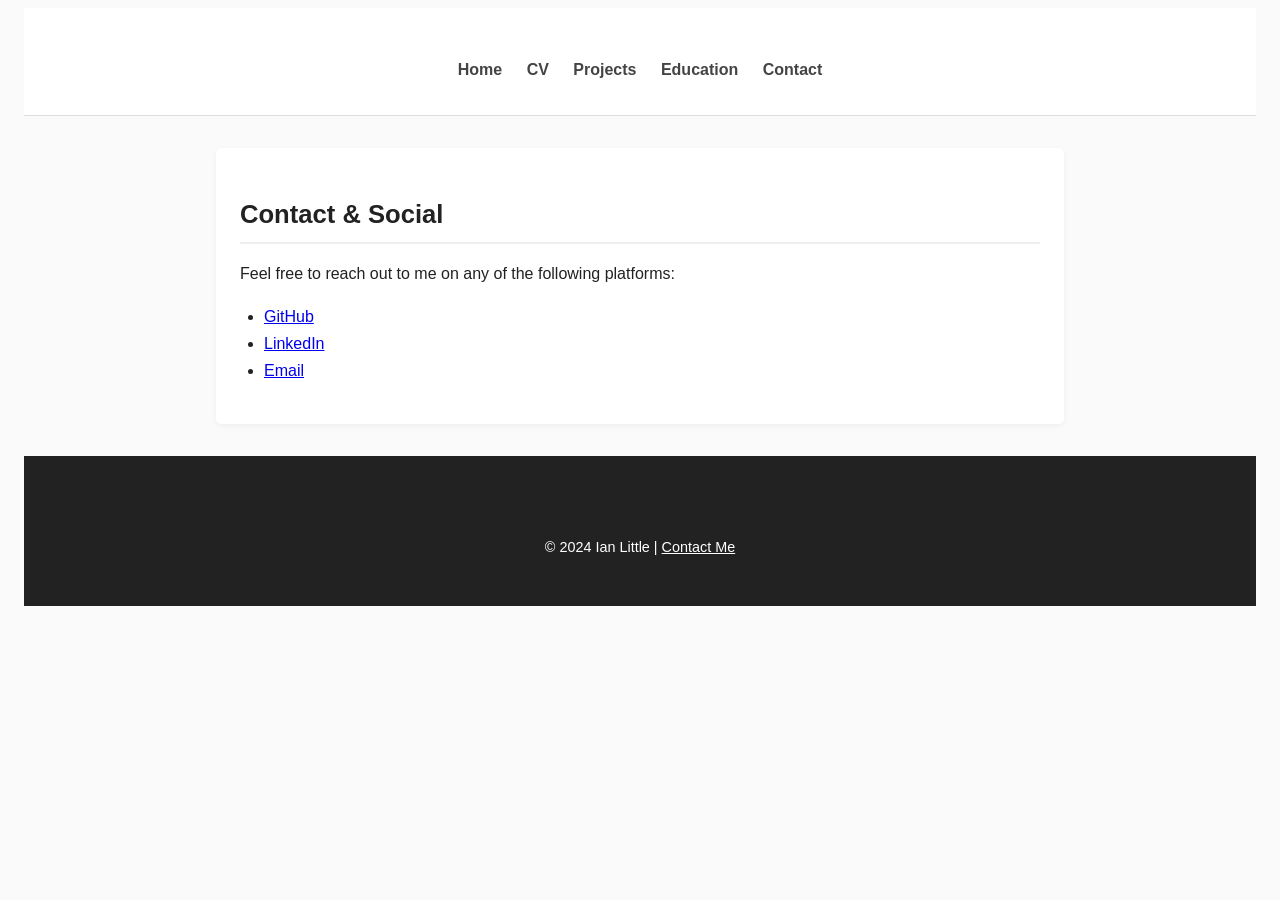
==== contact.html @ 92c795e4 "chanign small" ====
<!DOCTYPE html>
<html lang="en">
<head>
    <meta charset="UTF-8">
    <meta name="viewport" content="width=device-width, initial-scale=1.0">
    <title>Contact - Ian Little</title>
    <link rel="stylesheet" href="styles.css">
</head>
<body>
    <header></header> <!-- Placeholder for the header -->
   <section>
    <h1>Contact & Social</h1>
    <p>Feel free to reach out to me on any of the following platforms:</p>
    <ul>
        <li><a href="https://github.com/IanL1869" target="_blank">GitHub</a></li>
        <li><a href="https://linkedin.com/in/ian-little-831a391b6" target="_blank">LinkedIn</a></li>
        <li><a href="mailto:littleian18@gmail.com">Email</a></li>
    </ul>
</section>

    <footer></footer> <!-- Placeholder for the footer -->

    <script src="script.js"></script>
</body>
</html>
---- styles.css ----
Reset & base styles
* {
    box-sizing: border-box;
    margin: 0;
    padding: 0;
  }
  
  body {
    font-family: Arial, sans-serif;
    background-color: #fafafa;
    color: #222;
    line-height: 1.7;
    padding: 0 1rem;
  }
  
  header {
    background-color: #ffffff;
    padding: 2rem 0;
    text-align: center;
    border-bottom: 1px solid #ddd;
  }
  
  header h1 {
    font-size: 2rem;
    margin-bottom: 0.3rem;
  }
  
  header p {
    font-size: 1rem;
    color: #555;
  }
  
  .social-links {
    margin-top: 1rem;
  }
  
  .social-links a {
    margin: 0 10px;
    text-decoration: none;
    color: #444;
    font-weight: bold;
  }
  
  .social-links a:hover {
    color: #007acc;
  }

  .social-links a.active {
    position: relative;
    color: #007bff;
  }
  
  .social-links a.active::after {
    content: '';
    position: absolute;
    bottom: -5px;
    left: 0;
    width: 100%;
    height: 2px;
    background-color: #007bff;
  }
  
  section {
    max-width: 800px;
    margin: 2rem auto;
    background: #fff;
    padding: 1.5rem;
    border-radius: 6px;
    box-shadow: 0 2px 6px rgba(0,0,0,0.05);
  }
  
  h1 {
    font-size: 1.6rem;
    margin-bottom: 1rem;
    border-bottom: 2px solid #eee;
    padding-bottom: 0.3rem;
  }
  
  h2 {
    font-size: 1.3rem;
    margin-top: 1.5rem;
    margin-bottom: 0.5rem;
  }
  
  ul {
    padding-left: 1.5rem;
    margin-bottom: 1rem;
  }
  
  footer {
    text-align: center;
    padding: 1rem;
    background-color: #222;
    color: white;
    margin-top: 2rem;
    font-size: 0.9rem;
  }
  
  footer a {
    color: #aaa;
    text-decoration: underline;
  }
  
  /* Profile image styling */
  .profile-img {
    display: block;
    max-width: 150px;
    margin: 1rem auto;
    border-radius: 50%;
  }
  
  /* Mobile tweaks */
  @media (max-width: 600px) {
    header h1 {
      font-size: 1.5rem;
    }
  
    section {
      margin: 1rem 0.5rem;
      padding: 1rem;
    }
  }
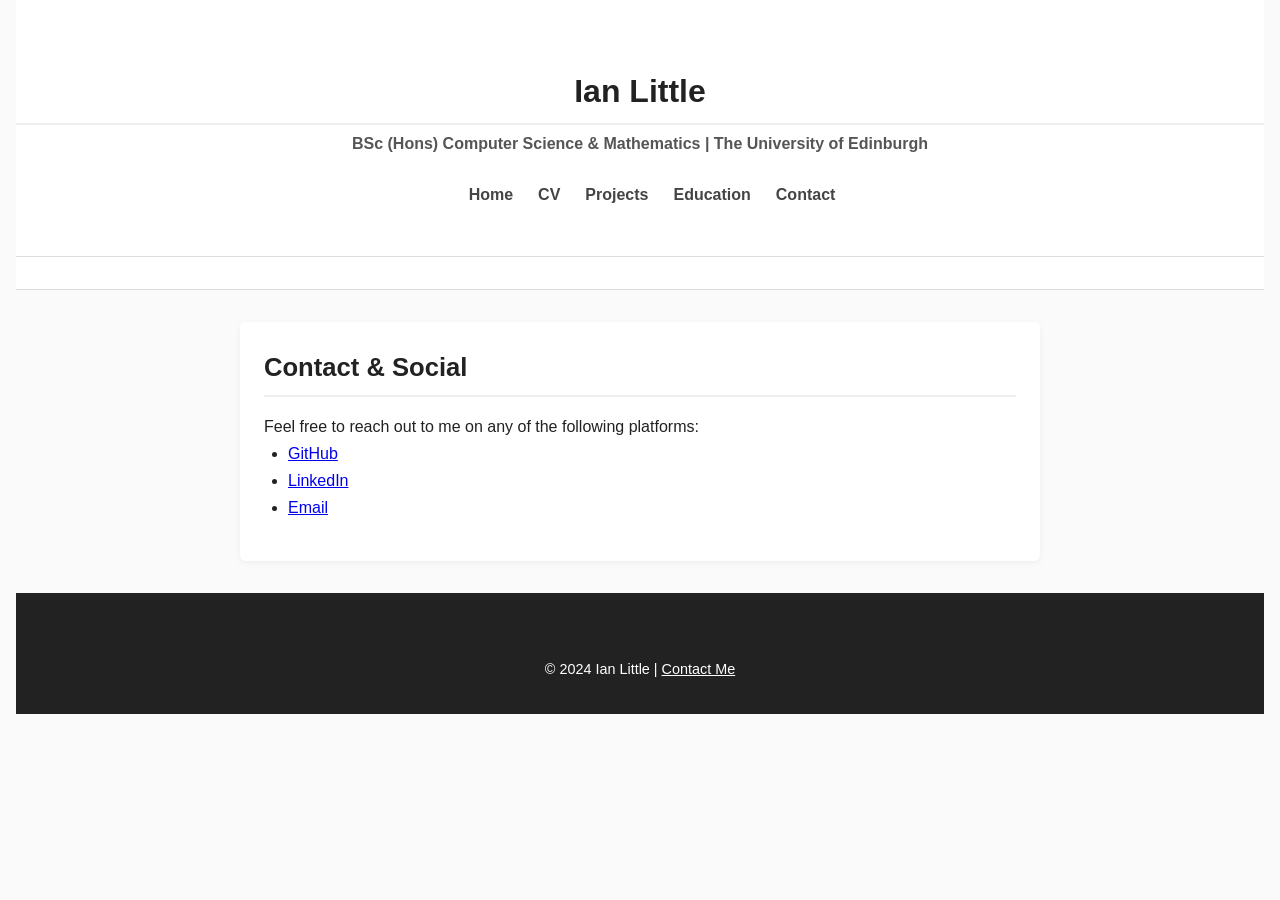
==== commit 58eac2d6: "chanign small" ====
--- a/contact.html
+++ b/contact.html
@@ -3,7 +3,7 @@
 <head>
     <meta charset="UTF-8">
     <meta name="viewport" content="width=device-width, initial-scale=1.0">
-    <title>Contact - Ian Little</title>
+    <title>Ian Little - Contact</title>
     <link rel="stylesheet" href="styles.css">
 </head>
 <body>
--- a/styles.css
+++ b/styles.css
@@ -1,56 +1,63 @@
-Reset & base styles
+/* Reset & base styles */
 * {
     box-sizing: border-box;
     margin: 0;
     padding: 0;
-  }
-  
-  body {
+}
+
+body {
     font-family: Arial, sans-serif;
     background-color: #fafafa;
     color: #222;
     line-height: 1.7;
     padding: 0 1rem;
-  }
-  
-  header {
+}
+
+header {
     background-color: #ffffff;
     padding: 2rem 0;
     text-align: center;
     border-bottom: 1px solid #ddd;
-  }
-  
-  header h1 {
+}
+
+header h1 {
     font-size: 2rem;
     margin-bottom: 0.3rem;
-  }
-  
-  header p {
+}
+
+header p {
     font-size: 1rem;
     color: #555;
-  }
-  
-  .social-links {
-    margin-top: 1rem;
-  }
-  
-  .social-links a {
-    margin: 0 10px;
+}
+
+/* Updated Navigation Styles */
+.nav-links {
+    list-style: none;
+    display: flex;
+    justify-content: center;
+    gap: 25px;
+    margin-top: 1.5rem;
+}
+
+.nav-links a {
     text-decoration: none;
     color: #444;
     font-weight: bold;
-  }
-  
-  .social-links a:hover {
+    padding: 5px 0;
+    position: relative;
+    transition: all 0.3s ease;
+}
+
+.nav-links a:hover {
     color: #007acc;
-  }
+    transform: translateY(-2px);
+}
 
-  .social-links a.active {
-    position: relative;
+.nav-links a.active {
     color: #007bff;
-  }
-  
-  .social-links a.active::after {
+}
+
+.nav-links a.active::after {
     content: '';
     position: absolute;
     bottom: -5px;
@@ -58,65 +65,81 @@
     width: 100%;
     height: 2px;
     background-color: #007bff;
-  }
-  
-  section {
+}
+
+.nav-links a:focus {
+    outline: 2px solid #007bff;
+    outline-offset: 3px;
+    border-radius: 3px;
+}
+
+section {
     max-width: 800px;
     margin: 2rem auto;
     background: #fff;
     padding: 1.5rem;
     border-radius: 6px;
     box-shadow: 0 2px 6px rgba(0,0,0,0.05);
-  }
-  
-  h1 {
+}
+
+h1 {
     font-size: 1.6rem;
     margin-bottom: 1rem;
     border-bottom: 2px solid #eee;
     padding-bottom: 0.3rem;
-  }
-  
-  h2 {
+}
+
+h2 {
     font-size: 1.3rem;
     margin-top: 1.5rem;
     margin-bottom: 0.5rem;
-  }
-  
-  ul {
+}
+
+ul {
     padding-left: 1.5rem;
     margin-bottom: 1rem;
-  }
-  
-  footer {
+}
+
+footer {
     text-align: center;
     padding: 1rem;
     background-color: #222;
     color: white;
     margin-top: 2rem;
     font-size: 0.9rem;
-  }
-  
-  footer a {
+}
+
+footer a {
     color: #aaa;
     text-decoration: underline;
-  }
-  
-  /* Profile image styling */
-  .profile-img {
-    display: block;
-    max-width: 150px;
-    margin: 1rem auto;
-    border-radius: 50%;
-  }
-  
-  /* Mobile tweaks */
-  @media (max-width: 600px) {
+}
+
+/* Mobile Responsiveness */
+@media (max-width: 600px) {
     header h1 {
-      font-size: 1.5rem;
+        font-size: 1.5rem;
     }
-  
+
+    .nav-links {
+        flex-direction: column;
+        align-items: center;
+        gap: 10px;
+    }
+
+    .nav-links a {
+        padding: 8px 15px;
+        background: #f0f0f0;
+        border-radius: 4px;
+        width: 80%;
+        text-align: center;
+    }
+
+    .nav-links a.active::after {
+        bottom: -2px;
+    }
+
     section {
-      margin: 1rem 0.5rem;
-      padding: 1rem;
+        margin: 1rem 0.5rem;
+        padding: 1rem;
     }
-  }+}
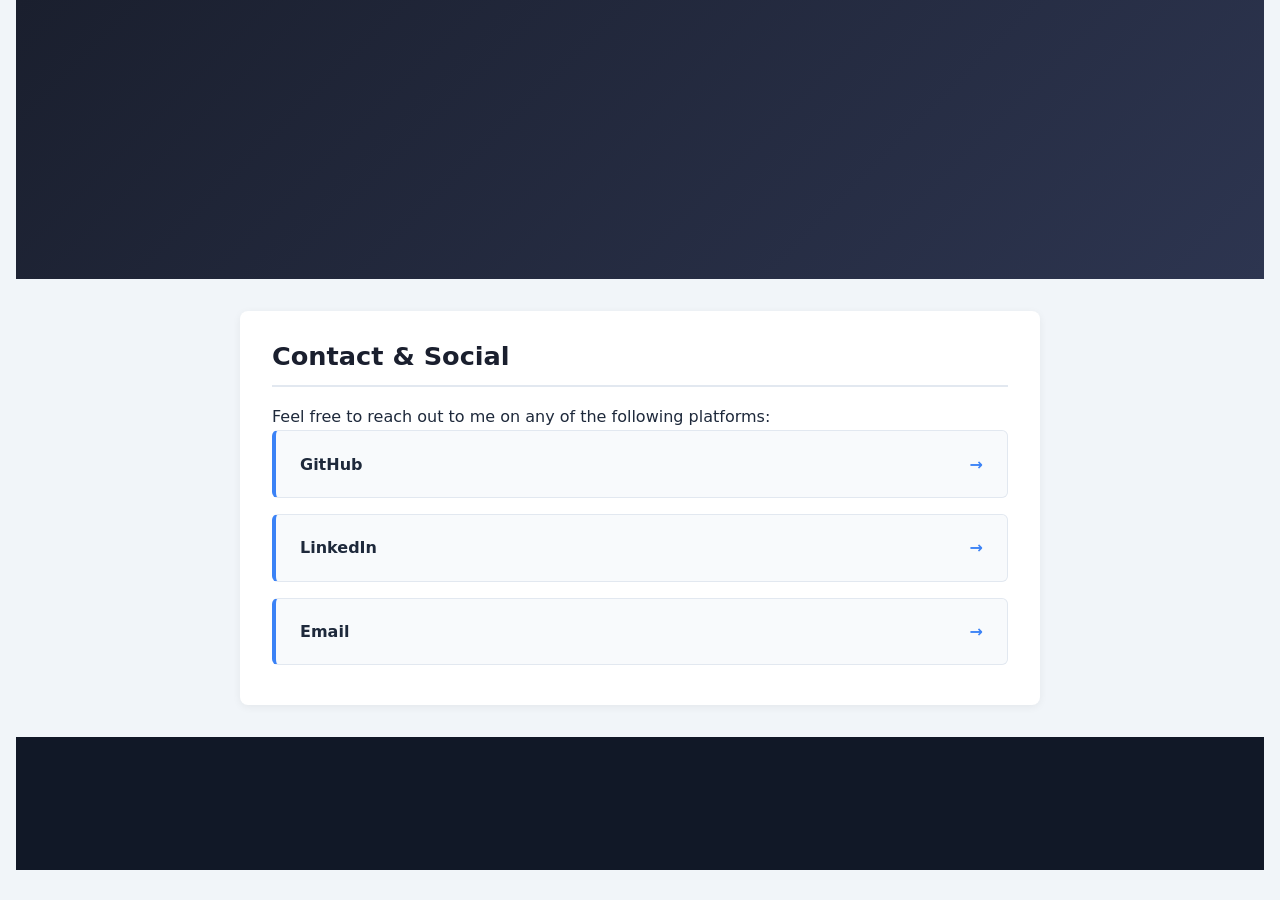
==== commit 1d1fa05b: "add dark mode toggle, entrance animations, favicon, and SEO meta tags Refactor all CSS colors to cus" ====
--- a/contact.html
+++ b/contact.html
@@ -4,7 +4,23 @@
     <meta charset="UTF-8">
     <meta name="viewport" content="width=device-width, initial-scale=1.0">
     <title>Ian Little - Contact</title>
+    <meta name="description" content="Get in touch with Ian Little via GitHub, LinkedIn, or email.">
+    <link rel="icon" href="/favicon.svg" type="image/svg+xml">
+    <meta property="og:type" content="website">
+    <meta property="og:site_name" content="Ian Little">
+    <meta property="og:url" content="https://ianlittle.com/contact.html">
+    <meta property="og:title" content="Ian Little - Contact">
+    <meta property="og:description" content="Get in touch with Ian Little via GitHub, LinkedIn, or email.">
+    <meta name="twitter:card" content="summary">
     <link rel="stylesheet" href="styles.css">
+    <script>
+      (function() {
+        var t = localStorage.getItem('theme');
+        if (t === 'dark' || (!t && window.matchMedia('(prefers-color-scheme: dark)').matches)) {
+          document.documentElement.setAttribute('data-theme', 'dark');
+        }
+      })();
+    </script>
 </head>
 <body>
     <header></header> <!-- Placeholder for the header -->
--- a/styles.css
+++ b/styles.css
@@ -1,3 +1,64 @@
+/* ===== Theme Variables ===== */
+:root {
+    --color-bg: #f1f5f9;
+    --color-text: #1e293b;
+    --color-heading: #1a1f2e;
+    --color-link: #2563eb;
+    --color-link-hover: #1d4ed8;
+    --color-header-gradient-start: #1a1f2e;
+    --color-header-gradient-end: #2d3550;
+    --color-header-text: #fff;
+    --color-header-subtitle: #a0aec0;
+    --color-nav-link: #e2e8f0;
+    --color-nav-active: #60a5fa;
+    --color-section-bg: #fff;
+    --color-section-shadow: rgba(0, 0, 0, 0.06);
+    --color-card-bg: #f8fafc;
+    --color-card-border: #e2e8f0;
+    --color-card-accent: #3b82f6;
+    --color-card-text: #475569;
+    --color-card-hover-bg: #eff6ff;
+    --color-tag-bg: #dbeafe;
+    --color-tag-text: #1e40af;
+    --color-footer-bg: #111827;
+    --color-footer-text: #9ca3af;
+    --color-footer-link: #6b7280;
+    --color-footer-link-hover: #9ca3af;
+    --color-footer-contact: #fff;
+    --color-profile-shadow: rgba(0, 0, 0, 0.1);
+    --color-nav-mobile-bg: rgba(255, 255, 255, 0.08);
+}
+
+[data-theme="dark"] {
+    --color-bg: #0f172a;
+    --color-text: #e2e8f0;
+    --color-heading: #f1f5f9;
+    --color-link: #60a5fa;
+    --color-link-hover: #93bbfd;
+    --color-header-gradient-start: #0b0f1a;
+    --color-header-gradient-end: #1a1f2e;
+    --color-header-text: #fff;
+    --color-header-subtitle: #94a3b8;
+    --color-nav-link: #cbd5e1;
+    --color-nav-active: #60a5fa;
+    --color-section-bg: #1e293b;
+    --color-section-shadow: rgba(0, 0, 0, 0.3);
+    --color-card-bg: #253348;
+    --color-card-border: #334155;
+    --color-card-accent: #3b82f6;
+    --color-card-text: #94a3b8;
+    --color-card-hover-bg: #1e3a5f;
+    --color-tag-bg: #1e3a5f;
+    --color-tag-text: #93c5fd;
+    --color-footer-bg: #020617;
+    --color-footer-text: #9ca3af;
+    --color-footer-link: #6b7280;
+    --color-footer-link-hover: #9ca3af;
+    --color-footer-contact: #e2e8f0;
+    --color-profile-shadow: rgba(0, 0, 0, 0.4);
+    --color-nav-mobile-bg: rgba(255, 255, 255, 0.06);
+}
+
 /* Reset & base styles */
 * {
     box-sizing: border-box;
@@ -6,31 +67,50 @@
 }
 
 body {
-    font-family: Arial, sans-serif;
-    background-color: #fafafa;
-    color: #222;
+    font-family: system-ui, -apple-system, BlinkMacSystemFont, 'Segoe UI', sans-serif;
+    background-color: var(--color-bg);
+    color: var(--color-text);
     line-height: 1.7;
     padding: 0 1rem;
+    transition: background-color 0.3s ease, color 0.3s ease;
+}
+
+/* General content links */
+a {
+    color: var(--color-link);
+    text-decoration: none;
+    transition: color 0.2s ease;
+}
+
+a:hover {
+    color: var(--color-link-hover);
+    text-decoration: underline;
+    text-underline-offset: 3px;
 }
 
 header {
-    background-color: #ffffff;
+    background: linear-gradient(135deg, var(--color-header-gradient-start) 0%, var(--color-header-gradient-end) 100%);
     padding: 2rem 0;
     text-align: center;
-    border-bottom: 1px solid #ddd;
+    border-bottom: none;
+    position: relative;
+    transition: background 0.3s ease;
 }
 
 header h1 {
-    font-size: 2rem;
+    font-size: 2.2rem;
+    font-weight: 700;
+    letter-spacing: -0.5px;
+    color: var(--color-header-text);
     margin-bottom: 0.3rem;
 }
 
 header p {
     font-size: 1rem;
-    color: #555;
-}
-
-/* Updated Navigation Styles */
+    color: var(--color-header-subtitle);
+}
+
+/* Navigation */
 .nav-links {
     list-style: none;
     display: flex;
@@ -41,20 +121,20 @@
 
 .nav-links a {
     text-decoration: none;
-    color: #444;
-    font-weight: bold;
+    color: var(--color-nav-link);
+    font-weight: 600;
     padding: 5px 0;
     position: relative;
-    transition: all 0.3s ease;
+    transition: all 0.2s ease;
 }
 
 .nav-links a:hover {
-    color: #007acc;
+    color: var(--color-nav-active);
     transform: translateY(-2px);
 }
 
 .nav-links a.active {
-    color: #007bff;
+    color: var(--color-nav-active);
 }
 
 .nav-links a.active::after {
@@ -64,60 +144,281 @@
     left: 0;
     width: 100%;
     height: 2px;
-    background-color: #007bff;
+    background-color: var(--color-nav-active);
 }
 
 .nav-links a:focus {
-    outline: 2px solid #007bff;
+    outline: 2px solid var(--color-nav-active);
     outline-offset: 3px;
     border-radius: 3px;
+}
+
+/* Dark mode toggle */
+#theme-toggle {
+    position: absolute;
+    top: 1.2rem;
+    right: 1.5rem;
+    background: rgba(255, 255, 255, 0.1);
+    border: 1px solid rgba(255, 255, 255, 0.2);
+    border-radius: 50%;
+    width: 40px;
+    height: 40px;
+    cursor: pointer;
+    display: flex;
+    align-items: center;
+    justify-content: center;
+    transition: background 0.2s ease, transform 0.2s ease;
+    padding: 0;
+}
+
+#theme-toggle:hover {
+    background: rgba(255, 255, 255, 0.2);
+    transform: scale(1.1);
+}
+
+#theme-toggle:focus-visible {
+    outline: 2px solid var(--color-nav-active);
+    outline-offset: 3px;
+}
+
+.theme-icon::before {
+    content: '\1F319';
+    font-size: 1.1rem;
+}
+
+[data-theme="dark"] .theme-icon::before {
+    content: '\2600\FE0F';
+}
+
+/* Profile photo */
+.profile-img {
+    display: block;
+    max-width: 280px;
+    width: 100%;
+    margin: 1.5rem auto 0;
+    border-radius: 8px;
+    box-shadow: 0 4px 12px var(--color-profile-shadow);
 }
 
 section {
     max-width: 800px;
     margin: 2rem auto;
-    background: #fff;
-    padding: 1.5rem;
-    border-radius: 6px;
-    box-shadow: 0 2px 6px rgba(0,0,0,0.05);
+    background: var(--color-section-bg);
+    padding: 1.5rem 2rem;
+    border-radius: 8px;
+    box-shadow: 0 2px 8px var(--color-section-shadow);
+    transition: background-color 0.3s ease, box-shadow 0.3s ease;
 }
 
 h1 {
     font-size: 1.6rem;
+    font-weight: 700;
+    color: var(--color-heading);
     margin-bottom: 1rem;
-    border-bottom: 2px solid #eee;
-    padding-bottom: 0.3rem;
+    border-bottom: 2px solid var(--color-card-border);
+    padding-bottom: 0.4rem;
 }
 
 h2 {
-    font-size: 1.3rem;
+    font-size: 1.2rem;
+    font-weight: 700;
+    color: var(--color-heading);
     margin-top: 1.5rem;
     margin-bottom: 0.5rem;
 }
 
-ul {
-    padding-left: 1.5rem;
+hr {
+    border: none;
+    border-top: 1px solid var(--color-card-border);
+    margin: 1.5rem 0;
+}
+
+/* Card-style list entries */
+section ul {
+    list-style: none;
+    padding: 0;
     margin-bottom: 1rem;
+}
+
+section > ul > li {
+    background: var(--color-card-bg);
+    border: 1px solid var(--color-card-border);
+    border-left: 4px solid var(--color-card-accent);
+    border-radius: 6px;
+    padding: 1.2rem 1.5rem;
+    margin-bottom: 1rem;
+    transition: background-color 0.3s ease, border-color 0.3s ease;
+}
+
+section > ul > li > p {
+    margin-top: 0.4rem;
+    color: var(--color-card-text);
+    font-size: 0.95rem;
+}
+
+/* Accordion disclosure widget */
+details {
+    margin-top: 0.8rem;
+}
+
+summary {
+    cursor: pointer;
+    color: var(--color-link);
+    font-size: 0.9rem;
+    font-weight: 600;
+    list-style: none;
+    user-select: none;
+    display: inline-flex;
+    align-items: center;
+    gap: 5px;
+}
+
+summary::-webkit-details-marker { display: none; }
+
+summary::before {
+    content: '\25B6';
+    font-size: 0.7rem;
+    transition: transform 0.2s ease;
+}
+
+details[open] summary::before {
+    transform: rotate(90deg);
+}
+
+details[open] summary {
+    margin-bottom: 0.6rem;
+}
+
+/* Course tag pills */
+.tag-list {
+    display: flex;
+    flex-wrap: wrap;
+    gap: 6px;
+    margin-top: 0.5rem;
+    list-style: none;
+    padding: 0;
+}
+
+.tag-list li {
+    background: var(--color-tag-bg);
+    color: var(--color-tag-text);
+    border-radius: 20px;
+    padding: 3px 10px;
+    font-size: 0.82rem;
+    font-weight: 500;
+    transition: background-color 0.3s ease, color 0.3s ease;
+}
+
+/* Extracurricular activity sub-lists */
+.activity-list {
+    list-style: disc;
+    padding-left: 1.2rem;
+    margin-top: 0.3rem;
+}
+
+.activity-list li {
+    font-size: 0.95rem;
+    color: var(--color-card-text);
+    margin-bottom: 0.15rem;
+}
+
+/* Contact-style cards: li contains only a link */
+section ul li:has(> a:only-child) {
+    transition: background 0.2s ease, border-left-color 0.2s ease;
+    cursor: pointer;
+}
+
+section ul li:has(> a:only-child):hover {
+    background: var(--color-card-hover-bg);
+    border-left-color: var(--color-link-hover);
+}
+
+section ul li > a:only-child {
+    display: flex;
+    align-items: center;
+    justify-content: space-between;
+    font-weight: 600;
+    font-size: 1rem;
+    color: var(--color-text);
+    text-decoration: none;
+}
+
+section ul li > a:only-child::after {
+    content: '\2192';
+    color: var(--color-card-accent);
+    transition: transform 0.2s ease;
+    flex-shrink: 0;
+}
+
+section ul li > a:only-child:hover {
+    color: var(--color-text);
+    text-decoration: none;
+}
+
+section ul li > a:only-child:hover::after {
+    transform: translateX(4px);
 }
 
 footer {
     text-align: center;
-    padding: 1rem;
-    background-color: #222;
-    color: white;
+    padding: 1.2rem;
+    background-color: var(--color-footer-bg);
+    color: var(--color-footer-text);
     margin-top: 2rem;
     font-size: 0.9rem;
+    transition: background-color 0.3s ease, color 0.3s ease;
 }
 
 footer a {
-    color: #aaa;
+    color: var(--color-footer-link);
     text-decoration: underline;
+}
+
+footer a:hover {
+    color: var(--color-footer-link-hover);
+}
+
+footer .footer-contact-link {
+    color: var(--color-footer-contact);
+}
+
+/* Entrance Animations */
+@keyframes fadeInUp {
+    from {
+        opacity: 0;
+        transform: translateY(20px);
+    }
+    to {
+        opacity: 1;
+        transform: translateY(0);
+    }
+}
+
+section {
+    animation: fadeInUp 0.6s ease-out both;
+}
+
+header {
+    opacity: 0;
+}
+
+header.loaded {
+    animation: fadeInUp 0.5s ease-out both;
+}
+
+footer {
+    opacity: 0;
+}
+
+footer.loaded {
+    animation: fadeInUp 0.5s ease-out both;
+    animation-delay: 0.15s;
 }
 
 /* Mobile Responsiveness */
 @media (max-width: 600px) {
     header h1 {
-        font-size: 1.5rem;
+        font-size: 1.6rem;
     }
 
     .nav-links {
@@ -128,7 +429,7 @@
 
     .nav-links a {
         padding: 8px 15px;
-        background: #f0f0f0;
+        background: var(--color-nav-mobile-bg);
         border-radius: 4px;
         width: 80%;
         text-align: center;
@@ -142,4 +443,22 @@
         margin: 1rem 0.5rem;
         padding: 1rem;
     }
-}+
+    #theme-toggle {
+        top: 0.8rem;
+        right: 0.8rem;
+        width: 36px;
+        height: 36px;
+    }
+}
+
+/* Accessibility: respect reduced motion preference */
+@media (prefers-reduced-motion: reduce) {
+    *,
+    *::before,
+    *::after {
+        animation-duration: 0.01ms !important;
+        animation-iteration-count: 1 !important;
+        transition-duration: 0.01ms !important;
+    }
+}
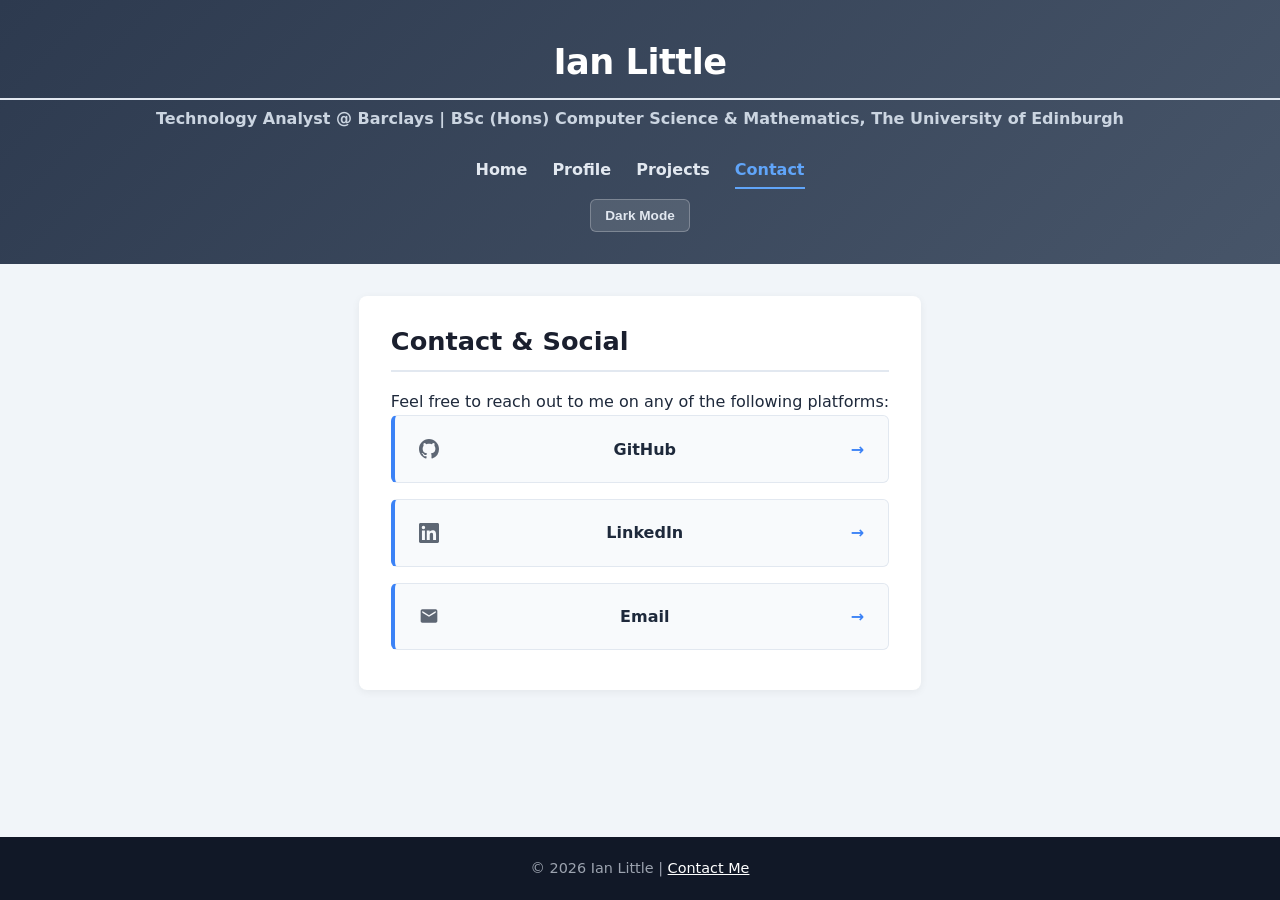
==== commit 9cad5ed9: "add hamburger nav, hero layout, and contact icons - Add collapsible hamburger menu for mobile nav (r" ====
--- a/contact.html
+++ b/contact.html
@@ -28,9 +28,9 @@
     <h1>Contact & Social</h1>
     <p>Feel free to reach out to me on any of the following platforms:</p>
     <ul>
-        <li><a href="https://github.com/IanL1869" target="_blank">GitHub</a></li>
-        <li><a href="https://linkedin.com/in/ian-little-831a391b6" target="_blank">LinkedIn</a></li>
-        <li><a href="mailto:littleian18@gmail.com">Email</a></li>
+        <li><a href="https://github.com/IanL1869" target="_blank"><svg width="20" height="20" viewBox="0 0 24 24" fill="currentColor" aria-hidden="true"><path d="M12 0C5.37 0 0 5.37 0 12c0 5.31 3.435 9.795 8.205 11.385.6.105.825-.255.825-.57 0-.285-.015-1.23-.015-2.235-3.015.555-3.795-.735-4.035-1.41-.135-.345-.72-1.41-1.23-1.695-.42-.225-1.02-.78-.015-.795.945-.015 1.62.87 1.845 1.23 1.08 1.815 2.805 1.305 3.495.99.105-.78.42-1.305.765-1.605-2.67-.3-5.46-1.335-5.46-5.925 0-1.305.465-2.385 1.23-3.225-.12-.3-.54-1.53.12-3.18 0 0 1.005-.315 3.3 1.23.96-.27 1.98-.405 3-.405s2.04.135 3 .405c2.295-1.56 3.3-1.23 3.3-1.23.66 1.65.24 2.88.12 3.18.765.84 1.23 1.905 1.23 3.225 0 4.605-2.805 5.625-5.475 5.925.435.375.81 1.095.81 2.22 0 1.605-.015 2.895-.015 3.3 0 .315.225.69.825.57A12.02 12.02 0 0024 12c0-6.63-5.37-12-12-12z"/></svg> GitHub</a></li>
+        <li><a href="https://linkedin.com/in/ian-little-831a391b6" target="_blank"><svg width="20" height="20" viewBox="0 0 24 24" fill="currentColor" aria-hidden="true"><path d="M20.447 20.452h-3.554v-5.569c0-1.328-.027-3.037-1.852-3.037-1.853 0-2.136 1.445-2.136 2.939v5.667H9.351V9h3.414v1.561h.046c.477-.9 1.637-1.85 3.37-1.85 3.601 0 4.267 2.37 4.267 5.455v6.286zM5.337 7.433a2.062 2.062 0 01-2.063-2.065 2.064 2.064 0 112.063 2.065zm1.782 13.019H3.555V9h3.564v11.452zM22.225 0H1.771C.792 0 0 .774 0 1.729v20.542C0 23.227.792 24 1.771 24h20.451C23.2 24 24 23.227 24 22.271V1.729C24 .774 23.2 0 22.222 0h.003z"/></svg> LinkedIn</a></li>
+        <li><a href="mailto:littleian18@gmail.com"><svg width="20" height="20" viewBox="0 0 24 24" fill="currentColor" aria-hidden="true"><path d="M20 4H4c-1.1 0-2 .9-2 2v12c0 1.1.9 2 2 2h16c1.1 0 2-.9 2-2V6c0-1.1-.9-2-2-2zm0 4l-8 5-8-5V6l8 5 8-5v2z"/></svg> Email</a></li>
     </ul>
 </section>
 
--- a/styles.css
+++ b/styles.css
@@ -5,10 +5,10 @@
     --color-heading: #1a1f2e;
     --color-link: #2563eb;
     --color-link-hover: #1d4ed8;
-    --color-header-gradient-start: #1a1f2e;
-    --color-header-gradient-end: #2d3550;
+    --color-header-gradient-start: #2d3a4f;
+    --color-header-gradient-end: #475569;
     --color-header-text: #fff;
-    --color-header-subtitle: #a0aec0;
+    --color-header-subtitle: #cbd5e1;
     --color-nav-link: #e2e8f0;
     --color-nav-active: #60a5fa;
     --color-section-bg: #fff;
@@ -32,7 +32,7 @@
 [data-theme="dark"] {
     --color-bg: #0f172a;
     --color-text: #e2e8f0;
-    --color-heading: #f1f5f9;
+    --color-heading: #ffffff;
     --color-link: #60a5fa;
     --color-link-hover: #93bbfd;
     --color-header-gradient-start: #0b0f1a;
@@ -71,7 +71,11 @@
     background-color: var(--color-bg);
     color: var(--color-text);
     line-height: 1.7;
-    padding: 0 1rem;
+    padding: 0;
+    margin: 0;
+    min-height: 100vh;
+    display: flex;
+    flex-direction: column;
     transition: background-color 0.3s ease, color 0.3s ease;
 }
 
@@ -93,7 +97,6 @@
     padding: 2rem 0;
     text-align: center;
     border-bottom: none;
-    position: relative;
     transition: background 0.3s ease;
 }
 
@@ -153,27 +156,57 @@
     border-radius: 3px;
 }
 
+/* Hamburger menu button (mobile only) */
+#nav-toggle {
+    display: none;
+    background: none;
+    border: none;
+    cursor: pointer;
+    padding: 8px;
+    margin: 1rem auto 0;
+    flex-direction: column;
+    gap: 5px;
+    align-items: center;
+}
+
+#nav-toggle span {
+    display: block;
+    width: 24px;
+    height: 2px;
+    background: var(--color-nav-link);
+    border-radius: 2px;
+    transition: transform 0.3s ease, opacity 0.3s ease;
+}
+
+#nav-toggle.open span:nth-child(1) {
+    transform: translateY(7px) rotate(45deg);
+}
+
+#nav-toggle.open span:nth-child(2) {
+    opacity: 0;
+}
+
+#nav-toggle.open span:nth-child(3) {
+    transform: translateY(-7px) rotate(-45deg);
+}
+
 /* Dark mode toggle */
 #theme-toggle {
-    position: absolute;
-    top: 1.2rem;
-    right: 1.5rem;
-    background: rgba(255, 255, 255, 0.1);
-    border: 1px solid rgba(255, 255, 255, 0.2);
-    border-radius: 50%;
-    width: 40px;
-    height: 40px;
+    background: rgba(255, 255, 255, 0.12);
+    border: 1px solid rgba(255, 255, 255, 0.25);
+    border-radius: 6px;
+    color: var(--color-nav-link);
+    font-size: 0.85rem;
+    font-weight: 600;
     cursor: pointer;
-    display: flex;
-    align-items: center;
-    justify-content: center;
-    transition: background 0.2s ease, transform 0.2s ease;
-    padding: 0;
+    padding: 8px 14px;
+    margin-top: 1rem;
+    transition: background 0.2s ease, color 0.2s ease;
 }
 
 #theme-toggle:hover {
-    background: rgba(255, 255, 255, 0.2);
-    transform: scale(1.1);
+    background: rgba(255, 255, 255, 0.25);
+    color: #fff;
 }
 
 #theme-toggle:focus-visible {
@@ -181,21 +214,23 @@
     outline-offset: 3px;
 }
 
-.theme-icon::before {
-    content: '\1F319';
-    font-size: 1.1rem;
-}
-
-[data-theme="dark"] .theme-icon::before {
-    content: '\2600\FE0F';
+/* Hero layout */
+.hero {
+    display: flex;
+    align-items: center;
+    gap: 2rem;
+    margin-top: 0.5rem;
+}
+
+.hero-text {
+    flex: 1;
 }
 
 /* Profile photo */
 .profile-img {
     display: block;
-    max-width: 280px;
-    width: 100%;
-    margin: 1.5rem auto 0;
+    width: 240px;
+    flex-shrink: 0;
     border-radius: 8px;
     box-shadow: 0 4px 12px var(--color-profile-shadow);
 }
@@ -203,8 +238,8 @@
 section {
     max-width: 800px;
     margin: 2rem auto;
+    padding: 1.5rem 2rem;
     background: var(--color-section-bg);
-    padding: 1.5rem 2rem;
     border-radius: 8px;
     box-shadow: 0 2px 8px var(--color-section-shadow);
     transition: background-color 0.3s ease, box-shadow 0.3s ease;
@@ -254,6 +289,12 @@
     margin-top: 0.4rem;
     color: var(--color-card-text);
     font-size: 0.95rem;
+}
+
+/* Degree classification highlight */
+.degree-classification {
+    color: var(--color-card-accent);
+    font-size: 1rem;
 }
 
 /* Accordion disclosure widget */
@@ -341,6 +382,12 @@
     font-size: 1rem;
     color: var(--color-text);
     text-decoration: none;
+    gap: 10px;
+}
+
+section ul li > a:only-child svg {
+    flex-shrink: 0;
+    opacity: 0.7;
 }
 
 section ul li > a:only-child::after {
@@ -364,7 +411,7 @@
     padding: 1.2rem;
     background-color: var(--color-footer-bg);
     color: var(--color-footer-text);
-    margin-top: 2rem;
+    margin-top: auto;
     font-size: 0.9rem;
     transition: background-color 0.3s ease, color 0.3s ease;
 }
@@ -421,10 +468,23 @@
         font-size: 1.6rem;
     }
 
+    #nav-toggle {
+        display: flex;
+    }
+
     .nav-links {
         flex-direction: column;
         align-items: center;
-        gap: 10px;
+        gap: 6px;
+        max-height: 0;
+        overflow: hidden;
+        transition: max-height 0.3s ease, margin 0.3s ease;
+        margin-top: 0;
+    }
+
+    .nav-links.open {
+        max-height: 300px;
+        margin-top: 0.8rem;
     }
 
     .nav-links a {
@@ -444,11 +504,12 @@
         padding: 1rem;
     }
 
-    #theme-toggle {
-        top: 0.8rem;
-        right: 0.8rem;
-        width: 36px;
-        height: 36px;
+    .hero {
+        flex-direction: column;
+    }
+
+    .profile-img {
+        width: 200px;
     }
 }
 
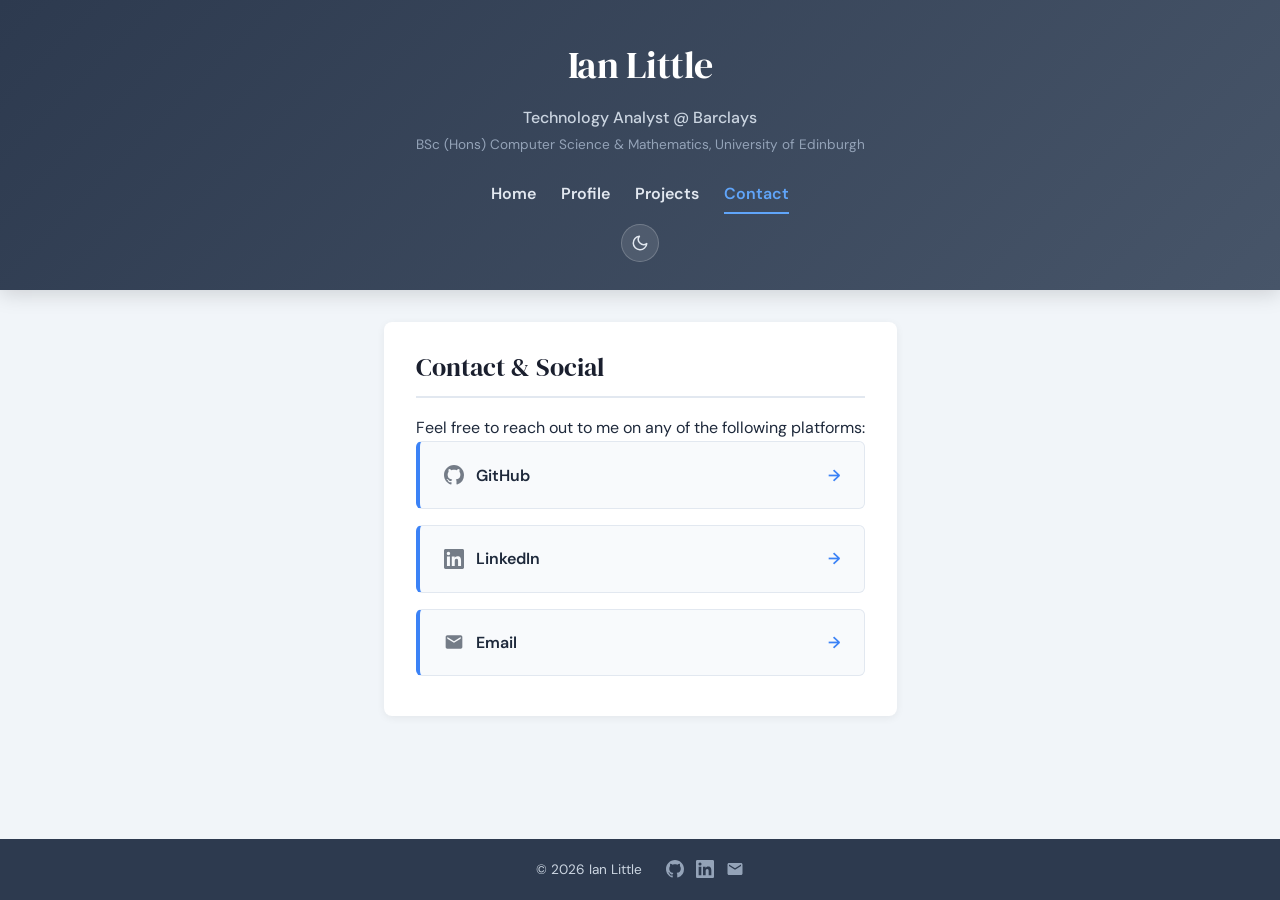
==== commit 0df7e0ec: "design polish: typography, animations, and UI refinements - Add DM Serif Display + DM Sans Google Fo" ====
--- a/contact.html
+++ b/contact.html
@@ -12,6 +12,9 @@
     <meta property="og:title" content="Ian Little - Contact">
     <meta property="og:description" content="Get in touch with Ian Little via GitHub, LinkedIn, or email.">
     <meta name="twitter:card" content="summary">
+    <link rel="preconnect" href="https://fonts.googleapis.com">
+    <link rel="preconnect" href="https://fonts.gstatic.com" crossorigin>
+    <link href="https://fonts.googleapis.com/css2?family=DM+Sans:wght@400;500;600;700&family=DM+Serif+Display&display=swap" rel="stylesheet">
     <link rel="stylesheet" href="styles.css">
     <script>
       (function() {
--- a/styles.css
+++ b/styles.css
@@ -9,6 +9,7 @@
     --color-header-gradient-end: #475569;
     --color-header-text: #fff;
     --color-header-subtitle: #cbd5e1;
+    --color-header-edu: #94a3b8;
     --color-nav-link: #e2e8f0;
     --color-nav-active: #60a5fa;
     --color-section-bg: #fff;
@@ -18,13 +19,13 @@
     --color-card-accent: #3b82f6;
     --color-card-text: #475569;
     --color-card-hover-bg: #eff6ff;
+    --color-card-hover-shadow: rgba(59, 130, 246, 0.08);
     --color-tag-bg: #dbeafe;
     --color-tag-text: #1e40af;
-    --color-footer-bg: #111827;
-    --color-footer-text: #9ca3af;
-    --color-footer-link: #6b7280;
-    --color-footer-link-hover: #9ca3af;
-    --color-footer-contact: #fff;
+    --color-footer-bg: #2d3a4f;
+    --color-footer-text: #cbd5e1;
+    --color-footer-link: #94a3b8;
+    --color-footer-link-hover: #e2e8f0;
     --color-profile-shadow: rgba(0, 0, 0, 0.1);
     --color-nav-mobile-bg: rgba(255, 255, 255, 0.08);
 }
@@ -39,6 +40,7 @@
     --color-header-gradient-end: #1a1f2e;
     --color-header-text: #fff;
     --color-header-subtitle: #94a3b8;
+    --color-header-edu: #64748b;
     --color-nav-link: #cbd5e1;
     --color-nav-active: #60a5fa;
     --color-section-bg: #1e293b;
@@ -48,13 +50,13 @@
     --color-card-accent: #3b82f6;
     --color-card-text: #94a3b8;
     --color-card-hover-bg: #1e3a5f;
+    --color-card-hover-shadow: rgba(59, 130, 246, 0.12);
     --color-tag-bg: #1e3a5f;
     --color-tag-text: #93c5fd;
-    --color-footer-bg: #020617;
-    --color-footer-text: #9ca3af;
-    --color-footer-link: #6b7280;
-    --color-footer-link-hover: #9ca3af;
-    --color-footer-contact: #e2e8f0;
+    --color-footer-bg: #0b0f1a;
+    --color-footer-text: #94a3b8;
+    --color-footer-link: #64748b;
+    --color-footer-link-hover: #cbd5e1;
     --color-profile-shadow: rgba(0, 0, 0, 0.4);
     --color-nav-mobile-bg: rgba(255, 255, 255, 0.06);
 }
@@ -67,7 +69,7 @@
 }
 
 body {
-    font-family: system-ui, -apple-system, BlinkMacSystemFont, 'Segoe UI', sans-serif;
+    font-family: 'DM Sans', system-ui, -apple-system, BlinkMacSystemFont, 'Segoe UI', sans-serif;
     background-color: var(--color-bg);
     color: var(--color-text);
     line-height: 1.7;
@@ -92,25 +94,41 @@
     text-underline-offset: 3px;
 }
 
+/* ===== Header ===== */
 header {
     background: linear-gradient(135deg, var(--color-header-gradient-start) 0%, var(--color-header-gradient-end) 100%);
-    padding: 2rem 0;
+    padding: 2rem 0 1.8rem;
     text-align: center;
     border-bottom: none;
     transition: background 0.3s ease;
+    box-shadow: 0 4px 20px rgba(0, 0, 0, 0.15);
+    position: relative;
 }
 
 header h1 {
-    font-size: 2.2rem;
-    font-weight: 700;
+    font-family: 'DM Serif Display', Georgia, serif;
+    font-size: 2.4rem;
+    font-weight: 400;
     letter-spacing: -0.5px;
     color: var(--color-header-text);
-    margin-bottom: 0.3rem;
+    margin-bottom: 0.4rem;
+    border-bottom: none;
+    padding-bottom: 0;
 }
 
 header p {
+    color: var(--color-header-subtitle);
+}
+
+.header-role {
     font-size: 1rem;
-    color: var(--color-header-subtitle);
+    font-weight: 500;
+}
+
+.header-edu {
+    font-size: 0.85rem;
+    color: var(--color-header-edu);
+    margin-top: 0.15rem;
 }
 
 /* Navigation */
@@ -190,23 +208,27 @@
     transform: translateY(-7px) rotate(-45deg);
 }
 
-/* Dark mode toggle */
+/* ===== Theme toggle — sun/moon icon ===== */
 #theme-toggle {
-    background: rgba(255, 255, 255, 0.12);
-    border: 1px solid rgba(255, 255, 255, 0.25);
-    border-radius: 6px;
+    background: rgba(255, 255, 255, 0.1);
+    border: 1px solid rgba(255, 255, 255, 0.2);
+    border-radius: 50%;
     color: var(--color-nav-link);
-    font-size: 0.85rem;
-    font-weight: 600;
     cursor: pointer;
-    padding: 8px 14px;
+    padding: 8px;
     margin-top: 1rem;
-    transition: background 0.2s ease, color 0.2s ease;
+    width: 38px;
+    height: 38px;
+    display: inline-flex;
+    align-items: center;
+    justify-content: center;
+    transition: background 0.2s ease, color 0.2s ease, transform 0.3s ease;
 }
 
 #theme-toggle:hover {
     background: rgba(255, 255, 255, 0.25);
     color: #fff;
+    transform: rotate(15deg);
 }
 
 #theme-toggle:focus-visible {
@@ -214,7 +236,14 @@
     outline-offset: 3px;
 }
 
-/* Hero layout */
+/* Show sun in dark mode, moon in light mode */
+.icon-sun { display: none; }
+.icon-moon { display: block; }
+
+[data-theme="dark"] .icon-sun { display: block; }
+[data-theme="dark"] .icon-moon { display: none; }
+
+/* ===== Hero layout ===== */
 .hero {
     display: flex;
     align-items: center;
@@ -226,15 +255,17 @@
     flex: 1;
 }
 
-/* Profile photo */
+/* Profile photo — #4: border treatment */
 .profile-img {
     display: block;
     width: 240px;
     flex-shrink: 0;
-    border-radius: 8px;
+    border-radius: 10px;
+    border: 1px solid var(--color-card-border);
     box-shadow: 0 4px 12px var(--color-profile-shadow);
 }
 
+/* ===== Section ===== */
 section {
     max-width: 800px;
     margin: 2rem auto;
@@ -245,18 +276,28 @@
     transition: background-color 0.3s ease, box-shadow 0.3s ease;
 }
 
-h1 {
+/* #8: Scope h1 border to section only */
+section h1 {
+    font-family: 'DM Serif Display', Georgia, serif;
     font-size: 1.6rem;
-    font-weight: 700;
+    font-weight: 400;
     color: var(--color-heading);
     margin-bottom: 1rem;
     border-bottom: 2px solid var(--color-card-border);
     padding-bottom: 0.4rem;
 }
 
+h1 {
+    font-family: 'DM Serif Display', Georgia, serif;
+    font-size: 1.6rem;
+    font-weight: 400;
+    color: var(--color-heading);
+}
+
 h2 {
+    font-family: 'DM Serif Display', Georgia, serif;
     font-size: 1.2rem;
-    font-weight: 700;
+    font-weight: 400;
     color: var(--color-heading);
     margin-top: 1.5rem;
     margin-bottom: 0.5rem;
@@ -268,13 +309,14 @@
     margin: 1.5rem 0;
 }
 
-/* Card-style list entries */
+/* ===== Card-style list entries ===== */
 section ul {
     list-style: none;
     padding: 0;
     margin-bottom: 1rem;
 }
 
+/* #7: Card hover states on all cards */
 section > ul > li {
     background: var(--color-card-bg);
     border: 1px solid var(--color-card-border);
@@ -282,7 +324,12 @@
     border-radius: 6px;
     padding: 1.2rem 1.5rem;
     margin-bottom: 1rem;
-    transition: background-color 0.3s ease, border-color 0.3s ease;
+    transition: background-color 0.2s ease, border-color 0.2s ease, transform 0.2s ease, box-shadow 0.2s ease;
+}
+
+section > ul > li:hover {
+    transform: translateY(-2px);
+    box-shadow: 0 4px 12px var(--color-card-hover-shadow);
 }
 
 section > ul > li > p {
@@ -350,6 +397,12 @@
     transition: background-color 0.3s ease, color 0.3s ease;
 }
 
+/* Tag pills should not have card hover effect */
+.tag-list li:hover {
+    transform: none;
+    box-shadow: none;
+}
+
 /* Extracurricular activity sub-lists */
 .activity-list {
     list-style: disc;
@@ -363,9 +416,16 @@
     margin-bottom: 0.15rem;
 }
 
-/* Contact-style cards: li contains only a link */
+/* Activity list items should not have card hover effect */
+.activity-list li:hover {
+    transform: none;
+    box-shadow: none;
+}
+
+/* ===== Contact-style cards: li contains only a link ===== */
+/* #5: Left-align icon+text together */
 section ul li:has(> a:only-child) {
-    transition: background 0.2s ease, border-left-color 0.2s ease;
+    transition: background 0.2s ease, border-left-color 0.2s ease, transform 0.2s ease, box-shadow 0.2s ease;
     cursor: pointer;
 }
 
@@ -377,17 +437,16 @@
 section ul li > a:only-child {
     display: flex;
     align-items: center;
-    justify-content: space-between;
     font-weight: 600;
     font-size: 1rem;
     color: var(--color-text);
     text-decoration: none;
-    gap: 10px;
+    gap: 12px;
 }
 
 section ul li > a:only-child svg {
     flex-shrink: 0;
-    opacity: 0.7;
+    opacity: 0.6;
 }
 
 section ul li > a:only-child::after {
@@ -395,6 +454,7 @@
     color: var(--color-card-accent);
     transition: transform 0.2s ease;
     flex-shrink: 0;
+    margin-left: auto;
 }
 
 section ul li > a:only-child:hover {
@@ -406,30 +466,45 @@
     transform: translateX(4px);
 }
 
+/* ===== Footer — #10: Lighter, with inline social icons ===== */
 footer {
     text-align: center;
-    padding: 1.2rem;
-    background-color: var(--color-footer-bg);
+    padding: 1.2rem 1.5rem;
+    background: linear-gradient(135deg, var(--color-footer-bg) 0%, var(--color-footer-bg) 100%);
     color: var(--color-footer-text);
     margin-top: auto;
-    font-size: 0.9rem;
+    font-size: 0.85rem;
     transition: background-color 0.3s ease, color 0.3s ease;
+}
+
+.footer-inner {
+    display: flex;
+    align-items: center;
+    justify-content: center;
+    gap: 1.5rem;
+    flex-wrap: wrap;
+}
+
+.footer-links {
+    display: flex;
+    gap: 12px;
+    align-items: center;
 }
 
 footer a {
     color: var(--color-footer-link);
-    text-decoration: underline;
+    text-decoration: none;
+    transition: color 0.2s ease, transform 0.2s ease;
+    display: inline-flex;
 }
 
 footer a:hover {
     color: var(--color-footer-link-hover);
-}
-
-footer .footer-contact-link {
-    color: var(--color-footer-contact);
-}
-
-/* Entrance Animations */
+    text-decoration: none;
+    transform: translateY(-1px);
+}
+
+/* ===== Entrance Animations — #9: Staggered ===== */
 @keyframes fadeInUp {
     from {
         opacity: 0;
@@ -442,8 +517,34 @@
 }
 
 section {
-    animation: fadeInUp 0.6s ease-out both;
-}
+    animation: fadeInUp 0.5s ease-out both;
+}
+
+section h1 {
+    animation: fadeInUp 0.5s ease-out both;
+    animation-delay: 0.1s;
+}
+
+section .hero,
+section > p,
+section > ul,
+section > h2,
+section > hr {
+    opacity: 0;
+    animation: fadeInUp 0.5s ease-out forwards;
+    animation-delay: 0.2s;
+}
+
+section > ul > li {
+    opacity: 0;
+    animation: fadeInUp 0.4s ease-out forwards;
+}
+
+section > ul > li:nth-child(1) { animation-delay: 0.25s; }
+section > ul > li:nth-child(2) { animation-delay: 0.35s; }
+section > ul > li:nth-child(3) { animation-delay: 0.45s; }
+section > ul > li:nth-child(4) { animation-delay: 0.55s; }
+section > ul > li:nth-child(5) { animation-delay: 0.65s; }
 
 header {
     opacity: 0;
@@ -462,10 +563,18 @@
     animation-delay: 0.15s;
 }
 
-/* Mobile Responsiveness */
+/* ===== Mobile Responsiveness ===== */
 @media (max-width: 600px) {
     header h1 {
-        font-size: 1.6rem;
+        font-size: 1.8rem;
+    }
+
+    .header-role {
+        font-size: 0.9rem;
+    }
+
+    .header-edu {
+        font-size: 0.8rem;
     }
 
     #nav-toggle {
